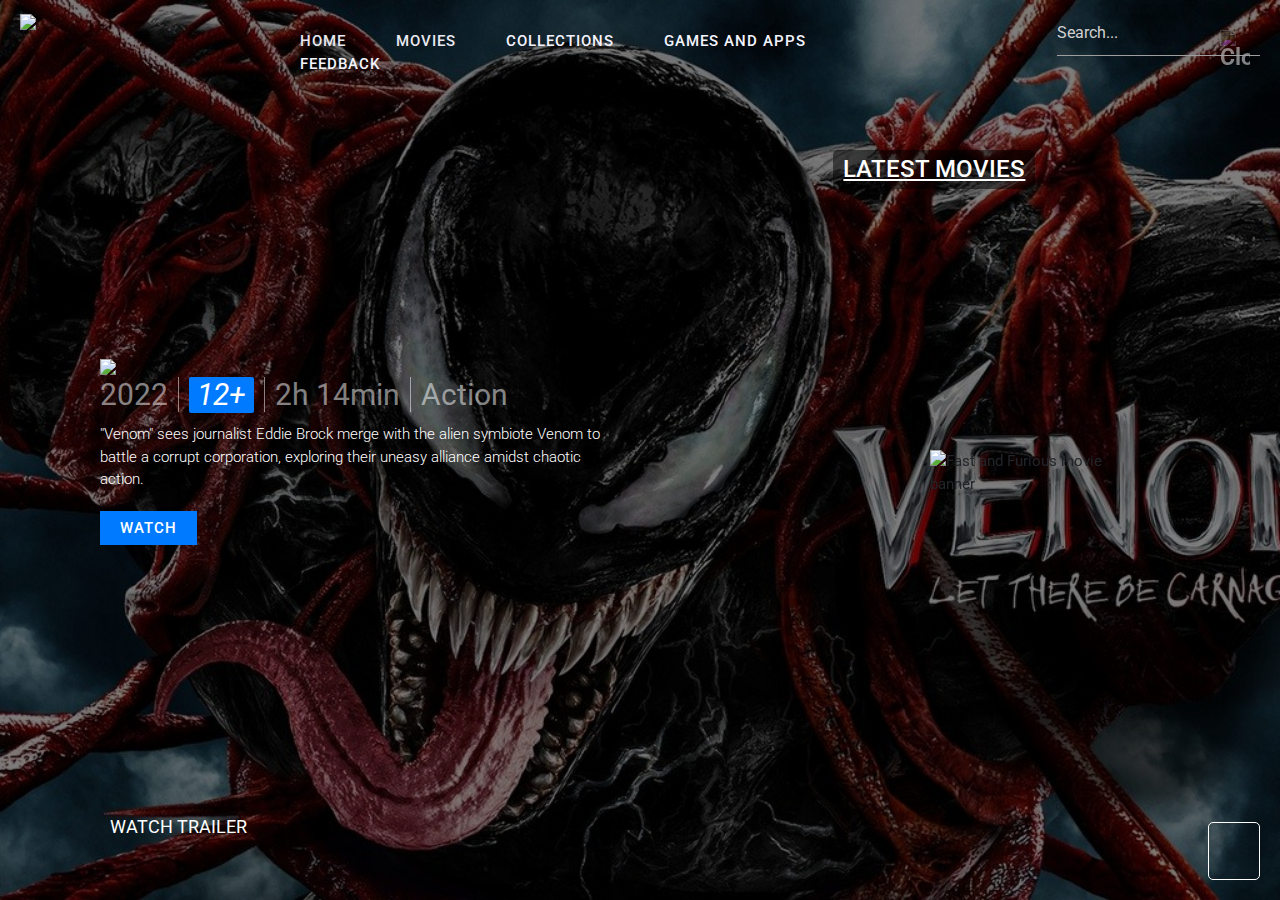
==== index.html @ d2b68a0a "Update index.html" ====
<!DOCTYPE html>
<html lang="en">
<head>
    <meta charset="utf-8"/>
    <title>WARNER BROS</title>
    <link rel="stylesheet" href="styles.css"/>
    <link rel="stylesheet" href="font-awesomestyles/css/font-awesome.css"/>
    <link href="https://fonts.googleapis.com/css?family=Roboto&display=swap" rel="stylesheet">
    <link rel="stylesheet" href="https://cdnjs.cloudflare.com/ajax/libs/materialize/1.0.0/css/materialize.min.css"/>
    <link href="https://stackpath.bootstrapcdn.com/bootstrap/4.5.2/css/bootstrap.min.css" rel="stylesheet">
    <link href="https://cdnjs.cloudflare.com/ajax/libs/bootstrap-icons/1.8.1/font/bootstrap-icons.min.css" rel="stylesheet">
</head>
<body>
    <header>
        <div class="logo">
            <img src="images/logo.png" width="20%"/>
        </div>
        <ul class="nav">
            <li><a style="color:rgb(233, 233, 240);" href="index.html">HOME</a></li>
            <li><a style="color:rgb(233, 233, 240);" href="movies.html">MOVIES</a></li>
            <li><a style="color:rgb(244, 244, 255);" href="collections.html">COLLECTIONS</a></li>
            <li><a style="color:rgb(244, 244, 255);" href="games and apps.html">GAMES AND APPS</a></li>
            <li><a style="color:rgb(244, 244, 255);" href="feedback.html">FEEDBACK</a></li>
        </ul>
        <div class="search">
            <i class="fa fa-search" aria-hidden="true"></i>
            <input type="text" placeholder="Search...">
        </div>
    </header>
    <section class="banner">
        <div class="content active">
            <img src="images/logo for venom.png" width="50%"/>
            <h4>    
                <span>2022</span><span><i>12+</i></span><span>2h 14min</span><span>Action</span>
            </h4>
            <p>
                "Venom" sees journalist Eddie Brock merge with the alien symbiote Venom to battle a corrupt corporation, exploring their uneasy alliance amidst chaotic action.
            </p>
            <div class="button">
                <a href="#"><i class="fa fa-play" aria-hidden="true"></i>Watch</a>
            </div>
        </div> 
        <h2 class="carousel-heading">LATEST MOVIES</h2>
        <div class="carousel-box">
            <div class="carousel">
                <div class="carousel-item">
                    <img src="images/fast.jpg" width="100%" alt="Fast and Furious movie banner" />
                </div>
                <div class="carousel-item">
                    <img src="images/beekeeper.jpg" width="100%" alt="Beekeeper movie banner" />
                </div>
                <div class="carousel-item">
                    <img src="images/expandables.jpg" width="100%" alt="Expandables movie banner" />
                </div>
                <div class="carousel-item">
                    <img src="images/croods.jpg" width="100%" alt="Croods movie banner" />
                </div>
                <div class="carousel-item">
                    <img src="images/down by love.jpg" width="100%" alt="Down by Love movie banner" />
                </div>
                <div class="carousel-item">
                    <img src="Tanhaji.jpg" width="100%" alt="Tanhaji movie banner" />
                </div>
                <div class="carousel-item">
                    <img src="john.jpg" width="100%" alt="John Wick movie banner" />
                </div>
                <div class="carousel-item">
                    <img src="kings.jpg" width="100%" alt="Kings movie banner" />
                </div>
                <div class="carousel-item">
                    <img src="65.jpg" width="100%" alt="65 movie banner" />
                </div>
                <div class="carousel-item">
                    <img src="venom.jpg" width="100%" alt="Venom movie banner" />
                </div>
                <div class="carousel-item">
                    <img src="kung-fu.jpeg" width="100%" alt="Kung Fu Panda movie banner" />
                </div>
                <div class="carousel-item">
                    <img src="spider-man.jpg" width="100%" alt="Spiderman movie banner" />
                </div>
                <div class="carousel-item">
                    <img src="thor.jpg" width="100%" alt="Thor movie banner" />
                </div>
                <div class="carousel-item">
                    <img src="batman.jpg" width="100%" alt="Batman movie banner" />
                </div>
            </div>
        </div>
        <a href="#" class="play"><i class="bi bi-play-circle-fill"></i> Watch Trailer</a>
        <img class="close" src="images/close.png" alt="Close" onclick="toggle()"/>
    </section>
    <div class="social-icons">
        <a href="#"><i class="bi bi-facebook"></i></a>
        <a href="#"><i class="bi bi-twitter"></i></a>
        <a href="#"><i class="bi bi-instagram"></i></a>
    </div>
    <script src="https://code.jquery.com/jquery-3.7.0.js"></script>
    <script src="https://cdnjs.cloudflare.com/ajax/libs/materialize/1.0.0/js/materialize.min.js"></script>
    <script src="./js/script.js"></script>
    <script>
        $(document).ready(function () {
            $('.carousel').carousel();
        });
    </script>
</body>
</html>
---- styles.css ----
@import url('https://fonts.googleapis.com/css2?family=Poppins:ital,wght@0,100;0,200;0,300;0,400;0,500;0,600;0,700;0,800;0,900;1,100;1,200;1,300;1,400;1,500;1,600;1,700;1,800;1,900&display=swap')
* {
  margin: 0;
  padding: 0;
  box-sizing: border-box;
}

:root { 
  --primary: #ff3700;
}

body {          
 background: #000000;
  font-family: 'poppins',sans-serif;
  overflow-x: hidden;
}

header {
  position: absolute;
  top: 0;
  left: 0;
  width: 100%;
  display: flex;
  padding: 10px 20px;
  display: flex;
  justify-content: space-between;
  align-items: center;
  padding: 30px 300px;
  z-index: 1000;
}

.logo {
  position: absolute;
  top: 10px;
  left: 20px;
}

.logo img {
  width: 100px;
  height: auto;
}

.nav {
  list-style: none;
  margin:   0;
  padding: 0;
  display: flex;
}

.nav li {
  margin-right: 50px;
  
}

.nav li a {
  color: #ffffff;
  text-decoration: none;
  font-weight: 500;
  letter-spacing: 1px;
  cursor: pointer;
  transition: 0.3s;
}

.nav li:hover a {
  color: var(--primary);
}

.banner {
  position: relative;
  width: 100%;
  min-height: 100vh;
  padding: 0 100px;
  display: flex;
  justify-content: space-between;
  align-items: center;
  background: url('venom.jpg') no-repeat;
  background-size: cover;
  background-position: center;
  overflow: hidden;
  transition: 0.5s;
  z-index: 5;
  margin-left: auto;
  margin-right: auto;
}

.banner::before {
  position: absolute;
  content: '';
  top: 0;
  left: 0;
  right: 0;
  bottom: 0;
  width: 100%;
  height: 100%;
  background: rgba(0, 0, 0, 0.5);
}

.content {
  position: relative  ;
  max-width: 500px;
  display: none;
  visibility: hidden;
  transform: scale(0);
  transform: 0.5s;
}

.content.active {
  display: block;
  visibility: visible;
  transform: scale(1);
  transition: 0.5s;
}

.movie-tittle {
  max-width: 250px;
}

.banner .content h4 {
  color: rgba(255, 255, 255,0.5);
  font-weight: 400;
  font-size: 30px;
}

.banner .content h4 span{
  padding: 0 10px;
  border-right: 1px solid rgba(255, 255, 255, 0.5);
}

.banner .content h4 span:first-child {
  padding-left: 0;
}

.banner .content h4 span:last-child{
  border-right: none;
}

.banner .content h4  span i {
  background: var(--primary);
  color: #ffffff;
  padding: 0 8px;
  display: inline-block;
  border-radius: 2px;
}

.banner .content p {
  font-size: 1em;
  font-weight: 300;
  line-height: 1.5em;
  color: #ffffff;
  margin: 10px 0 20px;
}

.banner .content .button {
  position: relative;
}

.banner .content .button a {
  position: relative;
  display: inline-block;
  margin-right: 10px;
  background: var(--primary);
  color: #ffffff;
  padding: 6px 20px;
  text-decoration: none;
  font-weight: 500;
  letter-spacing: 1px;
  text-transform: uppercase;
  transition:0.5s
  cursor:pointer;
}

.banner .carousel {
  position: relative;
  width: 100%;
  max-width: 950px;
  height: 250px;
  display: flex;
  justify-content: center;
  align-items: center;
  overflow: hidden;
}

.banner .carousel-box {
  position: relative;
  right: 0px;
  width: 500px;
  display: flex;
  justify-content: center;
  align-items: center;
}

.banner .carousel .carousel-item img {
  width: 100%;
  height: auto; 
}

.carousel-heading {
  position: absolute;
  top: 150px;
  left: 73%;
  transform: translateX(-50%);
  color: #ffffff;
  font-size: 24px;
  font-family: 'Roboto', sans-serif;
  padding: 5px 10px;
  border-radius: 5px;
  background-color: rgba(0, 0, 0, 0.5);
  text-decoration: underline; 
}


.search {
  position: absolute;
  top: 10px;
  right: 20px;
  display: flex;
  align-items: center;
}

.search input {
  background: transparent;
  border: none;
  color: #ffffff;
  padding: 5px 25px 5px 10px;
  font-size: 14px;
  width: 200px;
}

.search input:focus {
  outline: none;
}

.search i {
  color: #ffffff;
  cursor: pointer;
  margin-right: 5px;
}

.play {
  position: absolute;
  bottom: 50px;
  left: 100px;
  display: inline-block;
  justify-content: flex-start;
  align-items: center;
  color: #ffffff;
  text-decoration: none;
  text-transform: uppercase;
  font-weight: 1px;
  font-size: 1.2em;
  cursor: pointer !important;
  transition: 0,3s;
}

.play i {
  margin-right: 10px;
  font-size: 40px;
  cursor: pointer !important;
}

.play:hover {
  color: var(--primary);
}
 
.close {
  position: absolute;
  top: 30px;
  right: 30px;
  cursor: pointer;
  filter: invert(1);
  max-width: 30px;
}

.social-icons {
  position: fixed;
  bottom: 20px;
  right: 20px;
  z-index: 9999;
  border: 1px solid #fff; 
  padding: 10px; 
  border-radius: 5px;
}

.social-icons a {
  color: #fff; 
  font-size: 24px;
  margin-right: 10px;
  text-decoration: none;
}

.social-icons a:hover {
  color: #ccc; 
}
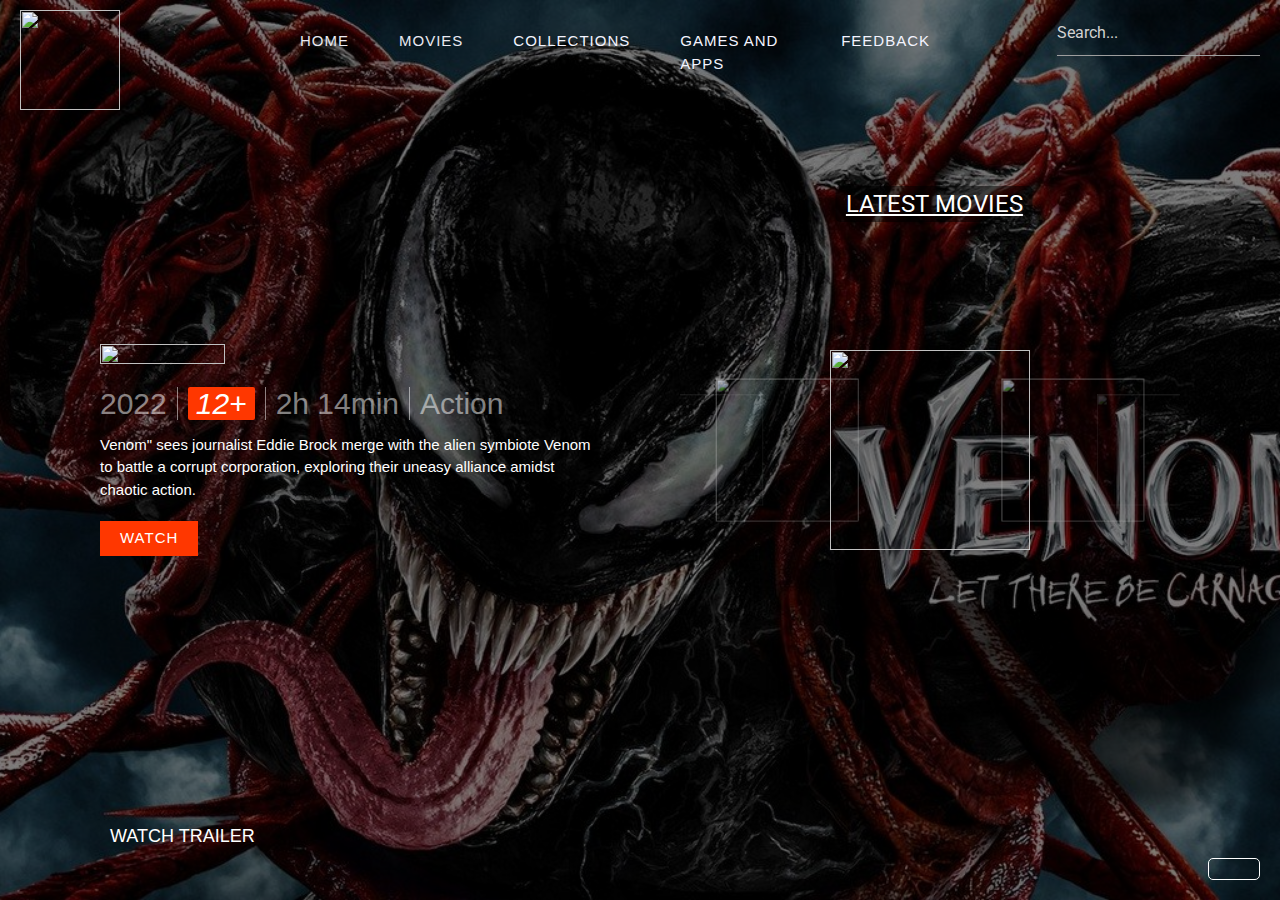
==== commit 5ebaefc6: "Update index.html" ====
--- a/index.html
+++ b/index.html
@@ -1,107 +1,106 @@
-<!DOCTYPE html>
+<!Doctype>
 <html lang="en">
 <head>
-    <meta charset="utf-8"/>
-    <title>WARNER BROS</title>
-    <link rel="stylesheet" href="styles.css"/>
-    <link rel="stylesheet" href="font-awesomestyles/css/font-awesome.css"/>
-    <link href="https://fonts.googleapis.com/css?family=Roboto&display=swap" rel="stylesheet">
-    <link rel="stylesheet" href="https://cdnjs.cloudflare.com/ajax/libs/materialize/1.0.0/css/materialize.min.css"/>
-    <link href="https://stackpath.bootstrapcdn.com/bootstrap/4.5.2/css/bootstrap.min.css" rel="stylesheet">
-    <link href="https://cdnjs.cloudflare.com/ajax/libs/bootstrap-icons/1.8.1/font/bootstrap-icons.min.css" rel="stylesheet">
+	<meta charset="utf-8"/>
+	<title>WARNER BROS</title>
+	<link rel="stylesheet" href="styles.css"/>
+	<link rel="stylesheet" href="font-awesomestyles/css/font-awesome.css"/>
+	<link href="https://fonts.googleapis.com/css?family=Roboto&display=swap" rel="stylesheet">
+	<link rel="stylesheet" href="https://cdnjs.cloudflare.com/ajax/libs/materialize/1.0.0/css/materialize.min.css"/>
+	
 </head>
 <body>
-    <header>
-        <div class="logo">
-            <img src="images/logo.png" width="20%"/>
-        </div>
-        <ul class="nav">
-            <li><a style="color:rgb(233, 233, 240);" href="index.html">HOME</a></li>
-            <li><a style="color:rgb(233, 233, 240);" href="movies.html">MOVIES</a></li>
-            <li><a style="color:rgb(244, 244, 255);" href="collections.html">COLLECTIONS</a></li>
-            <li><a style="color:rgb(244, 244, 255);" href="games and apps.html">GAMES AND APPS</a></li>
-            <li><a style="color:rgb(244, 244, 255);" href="feedback.html">FEEDBACK</a></li>
-        </ul>
-        <div class="search">
-            <i class="fa fa-search" aria-hidden="true"></i>
-            <input type="text" placeholder="Search...">
-        </div>
+	<header>
+		<div class="logo">
+			<img src="images/logo.png"width="20%""20%"/>
+		</div>
+		<ul class="nav">
+			<li><a style="color:rgb(233, 233, 240);"  href="pages/movies.html">HOME</a></li>
+			<li><a style="color:rgb(233, 233, 240);"  href="pages/movies.html">MOVIES</a></li>
+			<li><a style="color:rgb(244, 244, 255);"  href="pages/collections.html">COLLECTIONS</a></li>
+			<li><a style="color:rgb(244, 244, 255);"  href="pages/games and apps.html">GAMES AND APPS</a></li>
+			<li><a style="color:rgb(244, 244, 255);"  href="pages/feedback.html">FEEDBACK</a></li>
+		</ul>
+		<div class="search">
+			<i class="fa fa-search" aria-hidden="true"></i>
+			<input type="text" placeholder="Search...">
+		</div>
     </header>
-    <section class="banner">
-        <div class="content active">
-            <img src="images/logo for venom.png" width="50%"/>
-            <h4>    
-                <span>2022</span><span><i>12+</i></span><span>2h 14min</span><span>Action</span>
-            </h4>
-            <p>
-                "Venom" sees journalist Eddie Brock merge with the alien symbiote Venom to battle a corrupt corporation, exploring their uneasy alliance amidst chaotic action.
-            </p>
-            <div class="button">
-                <a href="#"><i class="fa fa-play" aria-hidden="true"></i>Watch</a>
-            </div>
-        </div> 
-        <h2 class="carousel-heading">LATEST MOVIES</h2>
-        <div class="carousel-box">
-            <div class="carousel">
-                <div class="carousel-item">
-                    <img src="images/fast.jpg" width="100%" alt="Fast and Furious movie banner" />
-                </div>
-                <div class="carousel-item">
-                    <img src="images/beekeeper.jpg" width="100%" alt="Beekeeper movie banner" />
-                </div>
-                <div class="carousel-item">
-                    <img src="images/expandables.jpg" width="100%" alt="Expandables movie banner" />
-                </div>
-                <div class="carousel-item">
-                    <img src="images/croods.jpg" width="100%" alt="Croods movie banner" />
-                </div>
-                <div class="carousel-item">
-                    <img src="images/down by love.jpg" width="100%" alt="Down by Love movie banner" />
-                </div>
-                <div class="carousel-item">
-                    <img src="Tanhaji.jpg" width="100%" alt="Tanhaji movie banner" />
-                </div>
-                <div class="carousel-item">
-                    <img src="john.jpg" width="100%" alt="John Wick movie banner" />
-                </div>
-                <div class="carousel-item">
-                    <img src="kings.jpg" width="100%" alt="Kings movie banner" />
-                </div>
-                <div class="carousel-item">
-                    <img src="65.jpg" width="100%" alt="65 movie banner" />
-                </div>
-                <div class="carousel-item">
-                    <img src="venom.jpg" width="100%" alt="Venom movie banner" />
-                </div>
-                <div class="carousel-item">
-                    <img src="kung-fu.jpeg" width="100%" alt="Kung Fu Panda movie banner" />
-                </div>
-                <div class="carousel-item">
-                    <img src="spider-man.jpg" width="100%" alt="Spiderman movie banner" />
-                </div>
-                <div class="carousel-item">
-                    <img src="thor.jpg" width="100%" alt="Thor movie banner" />
-                </div>
-                <div class="carousel-item">
-                    <img src="batman.jpg" width="100%" alt="Batman movie banner" />
-                </div>
-            </div>
-        </div>
-        <a href="#" class="play"><i class="bi bi-play-circle-fill"></i> Watch Trailer</a>
-        <img class="close" src="images/close.png" alt="Close" onclick="toggle()"/>
-    </section>
-    <div class="social-icons">
-        <a href="#"><i class="bi bi-facebook"></i></a>
-        <a href="#"><i class="bi bi-twitter"></i></a>
-        <a href="#"><i class="bi bi-instagram"></i></a>
+	<section class="banner">
+		<div class="content active">
+			<img src="images/logo for venom.png"width="50%""50%"/>
+			<h4>	
+				<span>2022</span><span><i>12+</i></span><span>2h 14min</span><span>Action</span>
+			</h4>
+			<p>
+				Venom" sees journalist Eddie Brock merge with the alien symbiote Venom to battle a corrupt corporation, exploring their uneasy alliance amidst chaotic action.
+			</p>
+			<div class="button">
+				<a href="#"><i class="fa fa-play" aria-hidden="true"></i>Watch</a>
+			</div>
+		</div> 
+		<h2 class="carousel-heading">LATEST MOVIES</h2>
+		<div class="carousel-box">
+			<div class="carousel">
+				<div class="carousel-item">
+					<img src="images/fast.jpg" width="100%""100%" alt="" />
+				</div>
+				<div class="carousel-item">
+					<img src="images/beekeeper.jpg" width="100%""100%" alt="" />
+				</div>
+				<div class="carousel-item">
+					<img src="images/expandables.jpg" width="100%""100%" alt="" />
+				</div>
+				<div class="carousel-item">
+					<img src="images/croods.jpg" width="100%""100%" alt="" />
+				</div>
+				<div class="carousel-item">
+					<img src="images/down by love.jpg" width="100%""100%" alt="" />
+				</div>
+				<div class="carousel-item">
+					<img src="images/Tanhaji.jpg" width="100%""100%" alt="" />
+				</div>
+				<div class="carousel-item">
+					<img src="images/john.jpg" width="100%""100%" alt="" />
+				</div>
+				<div class="carousel-item">
+					<img src="images/kings.jpg" width="100%""100%" alt="" />
+				</div>
+				<div class="carousel-item">
+					<img src="images/65.jpg" width="100%""100%" alt="" />
+				</div>
+				<div class="carousel-item">
+					<img src="images/venom.jpg" width="100%""100%" alt="" />
+				</div>
+				<div class="carousel-item">
+					<img src="images/kung-fu.jpeg" width="100%""100%" alt="" />
+				</div>
+				<div class="carousel-item">
+					<img src="images/spider-man.jpg" width="100%""100%" alt="" />
+				</div>
+				<div class="carousel-item">
+					<img src="images/thor.jpg" width="100%""100%" alt="" />
+				</div>
+				<div class="carousel-item">
+					<img src="images/batman.jpg" width="100%""100%" alt="" />
+				</div>
+			</div>
+		</div>
+		<a href="#" class="play"><i class="fa fa-play-circle-o" aria-hidden="true"></i></i>Watch Trailer</a>
+		<img class="close" src=".images/close.png" alt="" onclick="toggle"/>
+	</section>
+	<div class="social-icons">
+        <a href="#"><i class="fa fa-facebook"></i></a>
+        <a href="#"><i class="fa fa-twitter"></i></a>
+        <a href="#"><i class="fa fa-instagram"></i></a>
     </div>
-    <script src="https://code.jquery.com/jquery-3.7.0.js"></script>
-    <script src="https://cdnjs.cloudflare.com/ajax/libs/materialize/1.0.0/js/materialize.min.js"></script>
-    <script src="./js/script.js"></script>
-    <script>
-        $(document).ready(function () {
-            $('.carousel').carousel();
-        });
-    </script>
+	<script src="https://code.jquery.com/jquery-3.7.0.js"></script>
+	<script src="https://cdnjs.cloudflare.com/ajax/libs/materialize/1.0.0/js/materialize.min.js"></script>
+	<script src="./js/script.js"></script>
+	<script>
+		$(document).ready(function () {
+          $('.carousel').carousel();
+       });
+	</script>
 </body>
 </html>
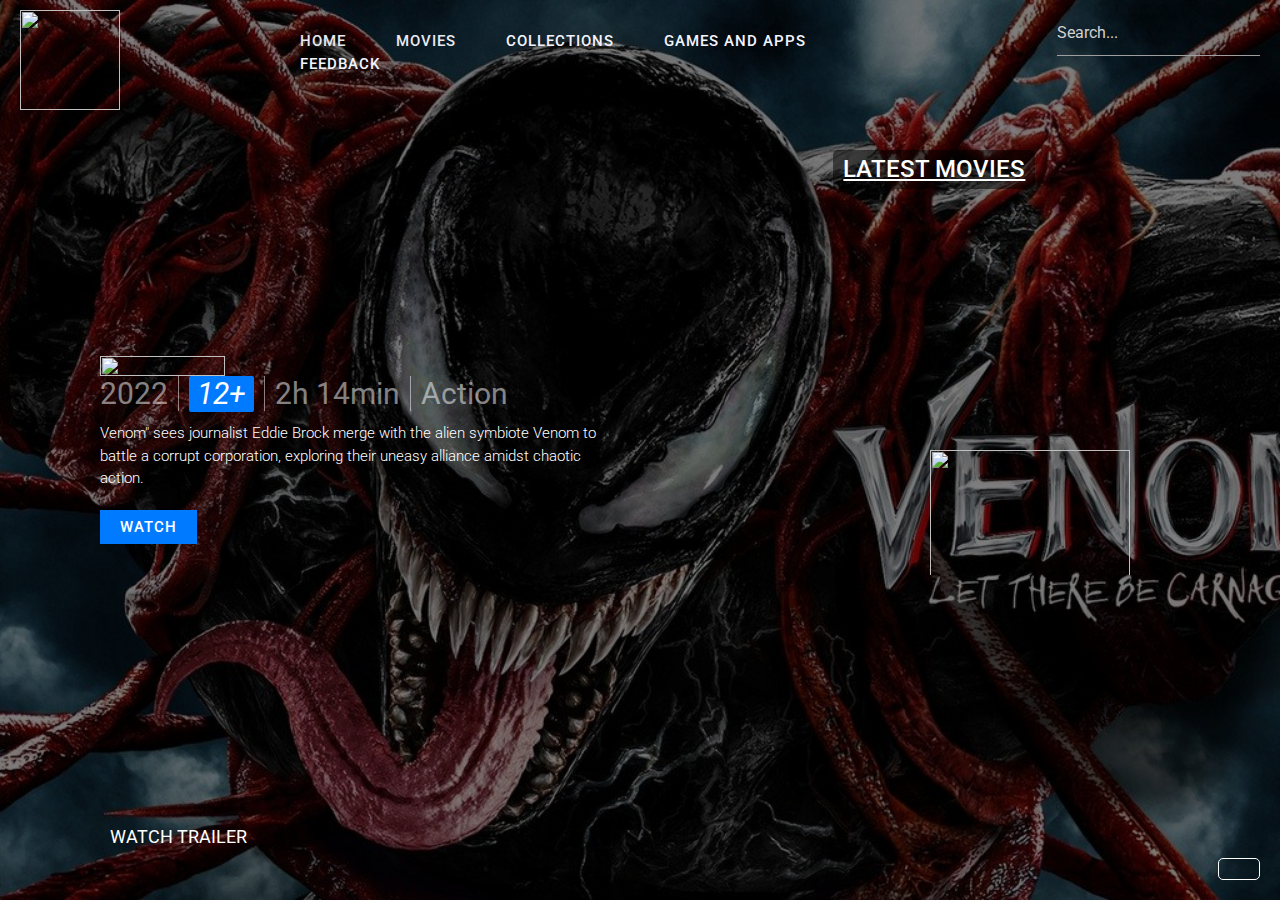
==== commit 1a8d78fc: "Update index.html" ====
--- a/index.html
+++ b/index.html
@@ -7,6 +7,8 @@
 	<link rel="stylesheet" href="font-awesomestyles/css/font-awesome.css"/>
 	<link href="https://fonts.googleapis.com/css?family=Roboto&display=swap" rel="stylesheet">
 	<link rel="stylesheet" href="https://cdnjs.cloudflare.com/ajax/libs/materialize/1.0.0/css/materialize.min.css"/>
+	<link href="https://stackpath.bootstrapcdn.com/bootstrap/4.5.2/css/bootstrap.min.css" rel="stylesheet">
+<link href="https://cdnjs.cloudflare.com/ajax/libs/bootstrap-icons/1.8.1/font/bootstrap-icons.min.css" rel="stylesheet">
 	
 </head>
 <body>
@@ -90,9 +92,8 @@
 		<img class="close" src=".images/close.png" alt="" onclick="toggle"/>
 	</section>
 	<div class="social-icons">
-        <a href="#"><i class="fa fa-facebook"></i></a>
-        <a href="#"><i class="fa fa-twitter"></i></a>
-        <a href="#"><i class="fa fa-instagram"></i></a>
+        <a href="#"><i class="bi bi-facebook"></i></a>
+        <a href="#"><i class="bi bi-instagram"></i></a>
     </div>
 	<script src="https://code.jquery.com/jquery-3.7.0.js"></script>
 	<script src="https://cdnjs.cloudflare.com/ajax/libs/materialize/1.0.0/js/materialize.min.js"></script>
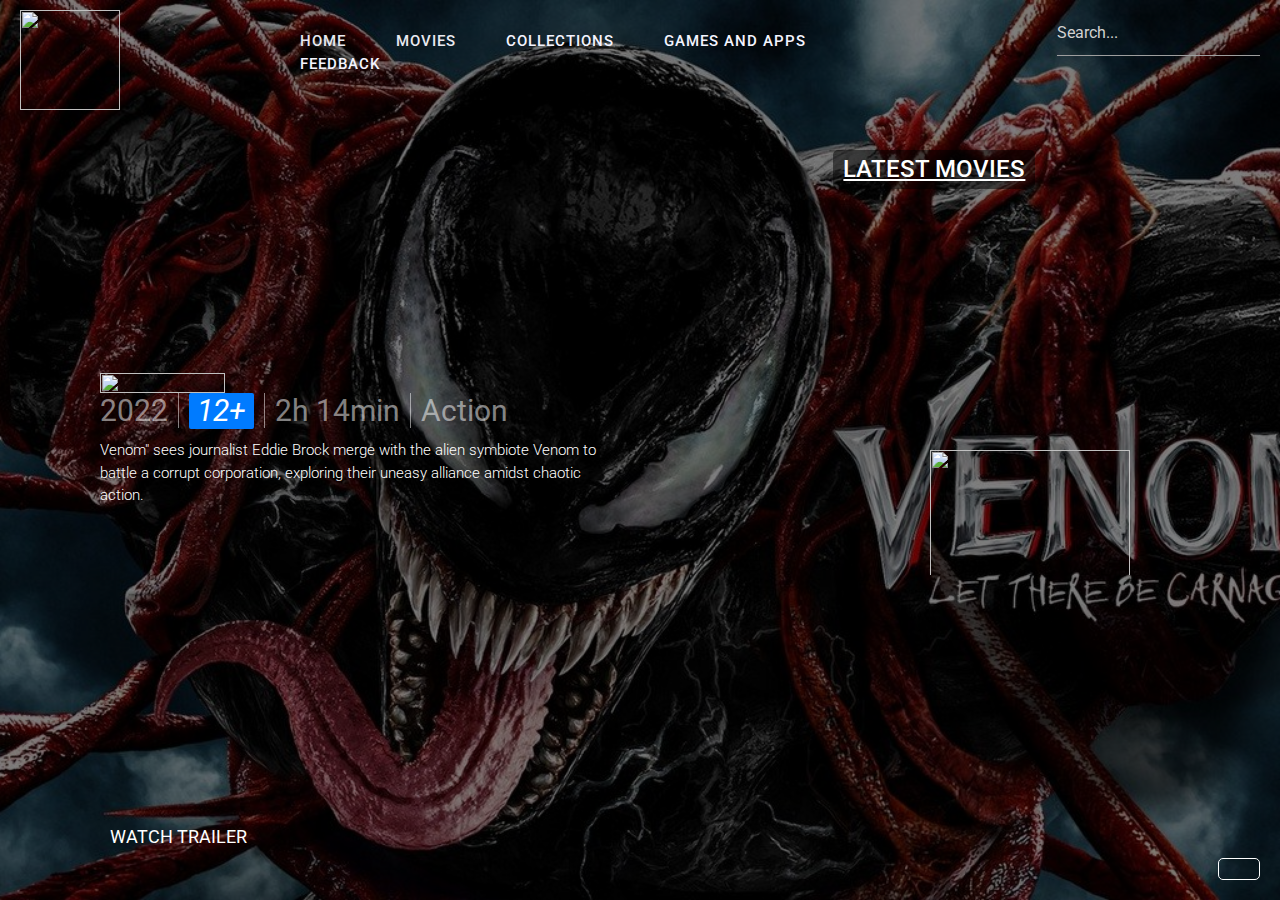
==== commit b16483db: "Update index.html" ====
--- a/index.html
+++ b/index.html
@@ -37,9 +37,7 @@
 			<p>
 				Venom" sees journalist Eddie Brock merge with the alien symbiote Venom to battle a corrupt corporation, exploring their uneasy alliance amidst chaotic action.
 			</p>
-			<div class="button">
-				<a href="#"><i class="fa fa-play" aria-hidden="true"></i>Watch</a>
-			</div>
+			
 		</div> 
 		<h2 class="carousel-heading">LATEST MOVIES</h2>
 		<div class="carousel-box">
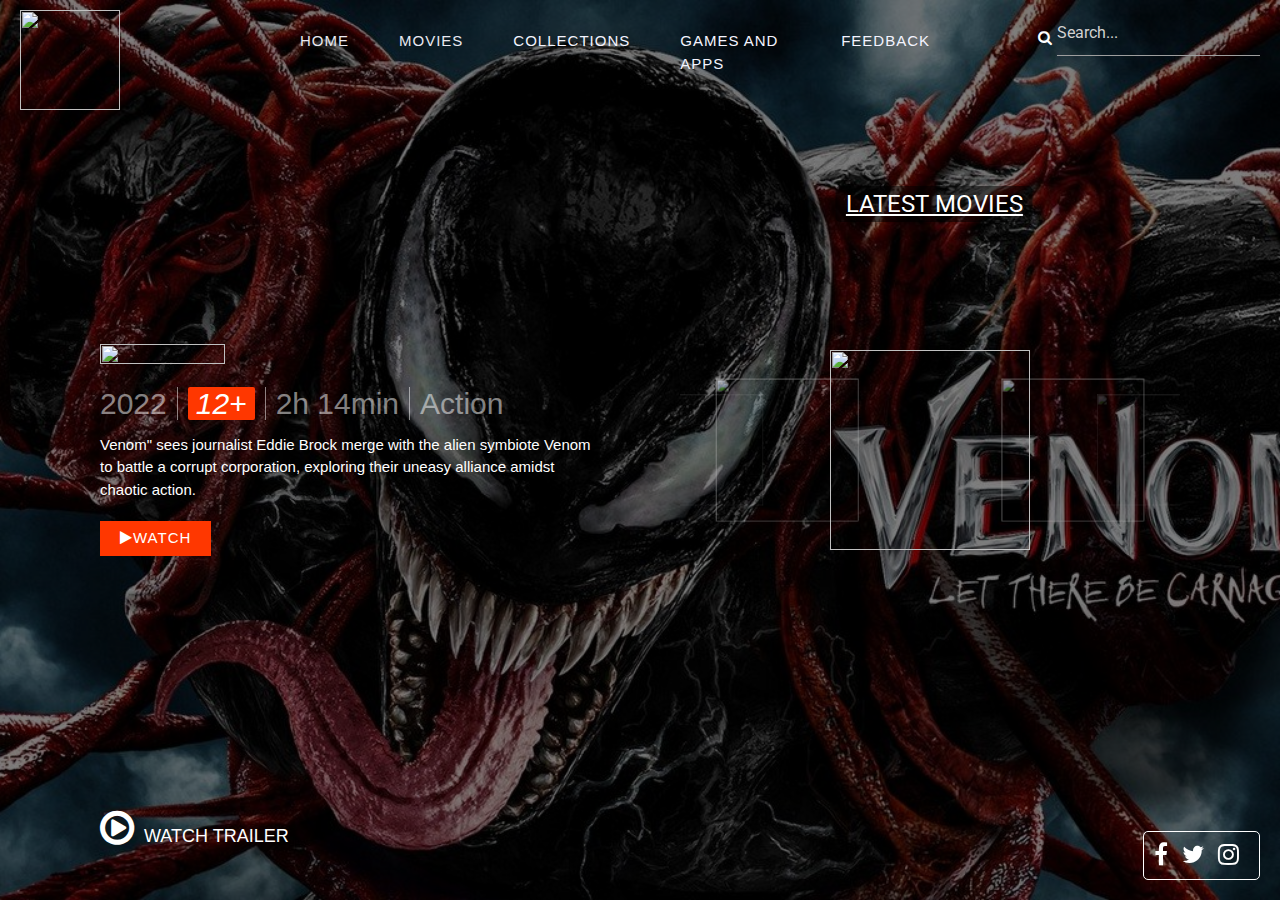
==== commit 9d09b167: "Update index.html" ====
--- a/index.html
+++ b/index.html
@@ -4,11 +4,9 @@
 	<meta charset="utf-8"/>
 	<title>WARNER BROS</title>
 	<link rel="stylesheet" href="styles.css"/>
-	<link rel="stylesheet" href="font-awesomestyles/css/font-awesome.css"/>
 	<link href="https://fonts.googleapis.com/css?family=Roboto&display=swap" rel="stylesheet">
 	<link rel="stylesheet" href="https://cdnjs.cloudflare.com/ajax/libs/materialize/1.0.0/css/materialize.min.css"/>
-	<link href="https://stackpath.bootstrapcdn.com/bootstrap/4.5.2/css/bootstrap.min.css" rel="stylesheet">
-<link href="https://cdnjs.cloudflare.com/ajax/libs/bootstrap-icons/1.8.1/font/bootstrap-icons.min.css" rel="stylesheet">
+	<link rel="stylesheet" href="https://cdnjs.cloudflare.com/ajax/libs/font-awesome/4.7.0/css/font-awesome.min.css">
 	
 </head>
 <body>
@@ -37,7 +35,9 @@
 			<p>
 				Venom" sees journalist Eddie Brock merge with the alien symbiote Venom to battle a corrupt corporation, exploring their uneasy alliance amidst chaotic action.
 			</p>
-			
+			<div class="button">
+				<a href="#"><i class="fa fa-play" aria-hidden="true"></i>Watch</a>
+			</div>
 		</div> 
 		<h2 class="carousel-heading">LATEST MOVIES</h2>
 		<div class="carousel-box">
@@ -90,8 +90,9 @@
 		<img class="close" src=".images/close.png" alt="" onclick="toggle"/>
 	</section>
 	<div class="social-icons">
-        <a href="#"><i class="bi bi-facebook"></i></a>
-        <a href="#"><i class="bi bi-instagram"></i></a>
+        <a href="#"><i class="fa fa-facebook"></i></a>
+        <a href="#"><i class="fa fa-twitter"></i></a>
+        <a href="#"><i class="fa fa-instagram"></i></a>
     </div>
 	<script src="https://code.jquery.com/jquery-3.7.0.js"></script>
 	<script src="https://cdnjs.cloudflare.com/ajax/libs/materialize/1.0.0/js/materialize.min.js"></script>
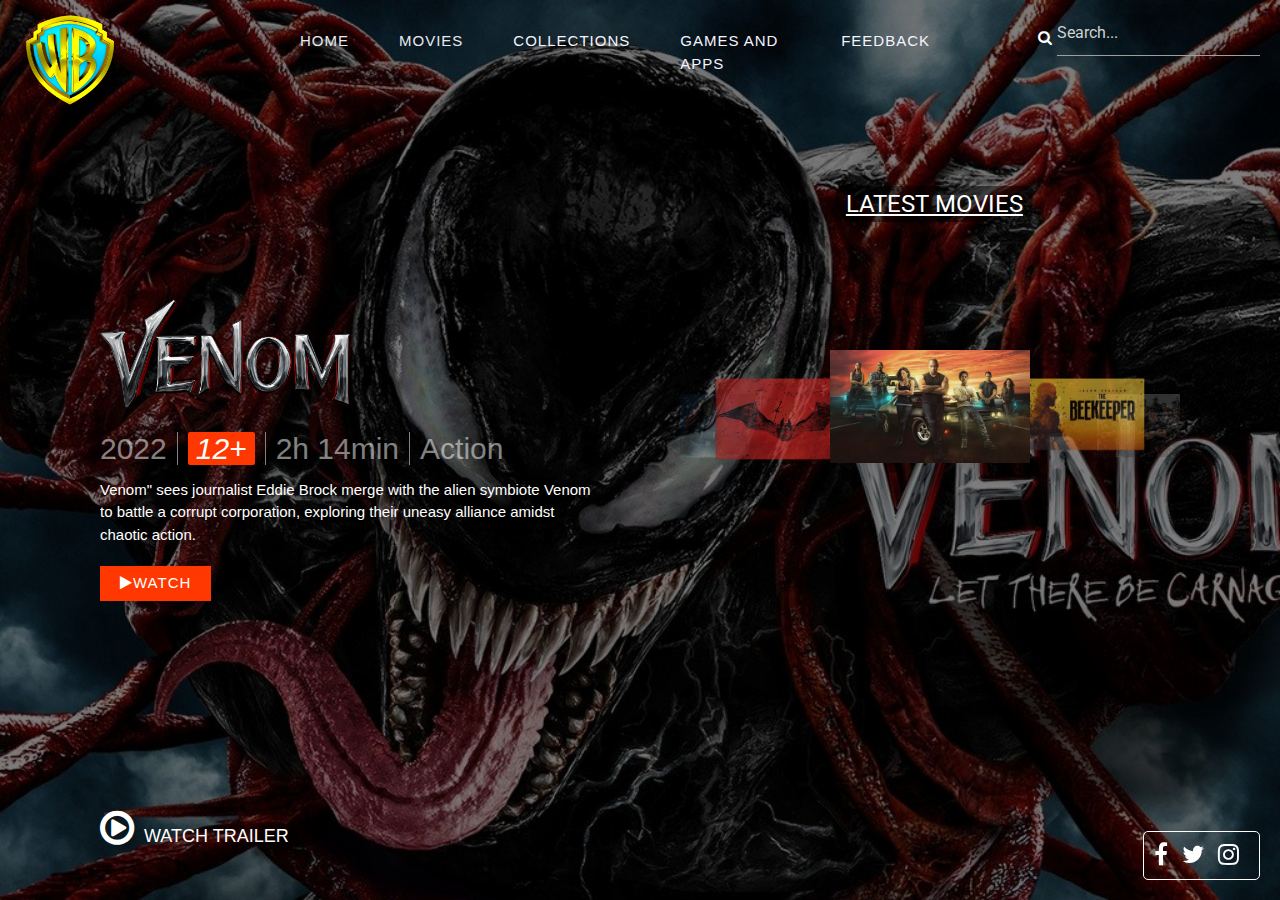
==== commit 9fda1423: "Update index.html" ====
--- a/index.html
+++ b/index.html
@@ -12,14 +12,14 @@
 <body>
 	<header>
 		<div class="logo">
-			<img src="images/logo.png"width="20%""20%"/>
+			<img src="logo.png"width="20%""20%"/>
 		</div>
 		<ul class="nav">
-			<li><a style="color:rgb(233, 233, 240);"  href="pages/movies.html">HOME</a></li>
-			<li><a style="color:rgb(233, 233, 240);"  href="pages/movies.html">MOVIES</a></li>
-			<li><a style="color:rgb(244, 244, 255);"  href="pages/collections.html">COLLECTIONS</a></li>
-			<li><a style="color:rgb(244, 244, 255);"  href="pages/games and apps.html">GAMES AND APPS</a></li>
-			<li><a style="color:rgb(244, 244, 255);"  href="pages/feedback.html">FEEDBACK</a></li>
+			<li><a style="color:rgb(233, 233, 240);"  href="index.html">HOME</a></li>
+			<li><a style="color:rgb(233, 233, 240);"  href="movies.html">MOVIES</a></li>
+			<li><a style="color:rgb(244, 244, 255);"  href="collections.html">COLLECTIONS</a></li>
+			<li><a style="color:rgb(244, 244, 255);"  href="games and apps.html">GAMES AND APPS</a></li>
+			<li><a style="color:rgb(244, 244, 255);"  href="feedback.html">FEEDBACK</a></li>
 		</ul>
 		<div class="search">
 			<i class="fa fa-search" aria-hidden="true"></i>
@@ -28,7 +28,7 @@
     </header>
 	<section class="banner">
 		<div class="content active">
-			<img src="images/logo for venom.png"width="50%""50%"/>
+			<img src="logo for venom.png"width="50%""50%"/>
 			<h4>	
 				<span>2022</span><span><i>12+</i></span><span>2h 14min</span><span>Action</span>
 			</h4>
@@ -43,51 +43,51 @@
 		<div class="carousel-box">
 			<div class="carousel">
 				<div class="carousel-item">
-					<img src="images/fast.jpg" width="100%""100%" alt="" />
+					<img src="fast.jpg" width="100%""100%" alt="fast and furious movie banner" />
 				</div>
 				<div class="carousel-item">
-					<img src="images/beekeeper.jpg" width="100%""100%" alt="" />
+					<img src="beekeeper.jpg" width="100%""100%" alt="beekeepr movie banneer" />
 				</div>
 				<div class="carousel-item">
-					<img src="images/expandables.jpg" width="100%""100%" alt="" />
+					<img src="expandables.jpg" width="100%""100%" alt="expandables movie banner" />
 				</div>
 				<div class="carousel-item">
-					<img src="images/croods.jpg" width="100%""100%" alt="" />
+					<img src="croods.jpg" width="100%""100%" alt="croods movie banner" />
 				</div>
 				<div class="carousel-item">
-					<img src="images/down by love.jpg" width="100%""100%" alt="" />
+					<img src="down by love.jpg" width="100%""100%" alt="down by love movie banner" />
 				</div>
 				<div class="carousel-item">
-					<img src="images/Tanhaji.jpg" width="100%""100%" alt="" />
+					<img src="Tanhaji.jpg" width="100%""100%" alt="Tanhaji movie banner" />
 				</div>
 				<div class="carousel-item">
-					<img src="images/john.jpg" width="100%""100%" alt="" />
+					<img src="john.jpg" width="100%""100%" alt="john wick movie banner" />
 				</div>
 				<div class="carousel-item">
-					<img src="images/kings.jpg" width="100%""100%" alt="" />
+					<img src="kings.jpg" width="100%""100%" alt="kings movie banner" />
 				</div>
 				<div class="carousel-item">
-					<img src="images/65.jpg" width="100%""100%" alt="" />
+					<img src="65.jpg" width="100%""100%" alt="65 movie banner" />
 				</div>
 				<div class="carousel-item">
-					<img src="images/venom.jpg" width="100%""100%" alt="" />
+					<img src="venom.jpg" width="100%""100%" alt="venom movie banner" />
 				</div>
 				<div class="carousel-item">
-					<img src="images/kung-fu.jpeg" width="100%""100%" alt="" />
+					<img src="kung-fu.jpeg" width="100%""100%" alt="kung fu panda movie banner" />
 				</div>
 				<div class="carousel-item">
-					<img src="images/spider-man.jpg" width="100%""100%" alt="" />
+					<img src="spider-man.jpg" width="100%""100%" alt="spiderman movie banner" />
 				</div>
 				<div class="carousel-item">
-					<img src="images/thor.jpg" width="100%""100%" alt="" />
+					<img src="thor.jpg" width="100%""100%" alt="thor movie banner" />
 				</div>
 				<div class="carousel-item">
-					<img src="images/batman.jpg" width="100%""100%" alt="" />
+					<img src="batman.jpg" width="100%""100%" alt="batman movie banner" />
 				</div>
 			</div>
 		</div>
 		<a href="#" class="play"><i class="fa fa-play-circle-o" aria-hidden="true"></i></i>Watch Trailer</a>
-		<img class="close" src=".images/close.png" alt="" onclick="toggle"/>
+		<img class="close" src="./close.png" alt="" onclick="toggle"/>
 	</section>
 	<div class="social-icons">
         <a href="#"><i class="fa fa-facebook"></i></a>
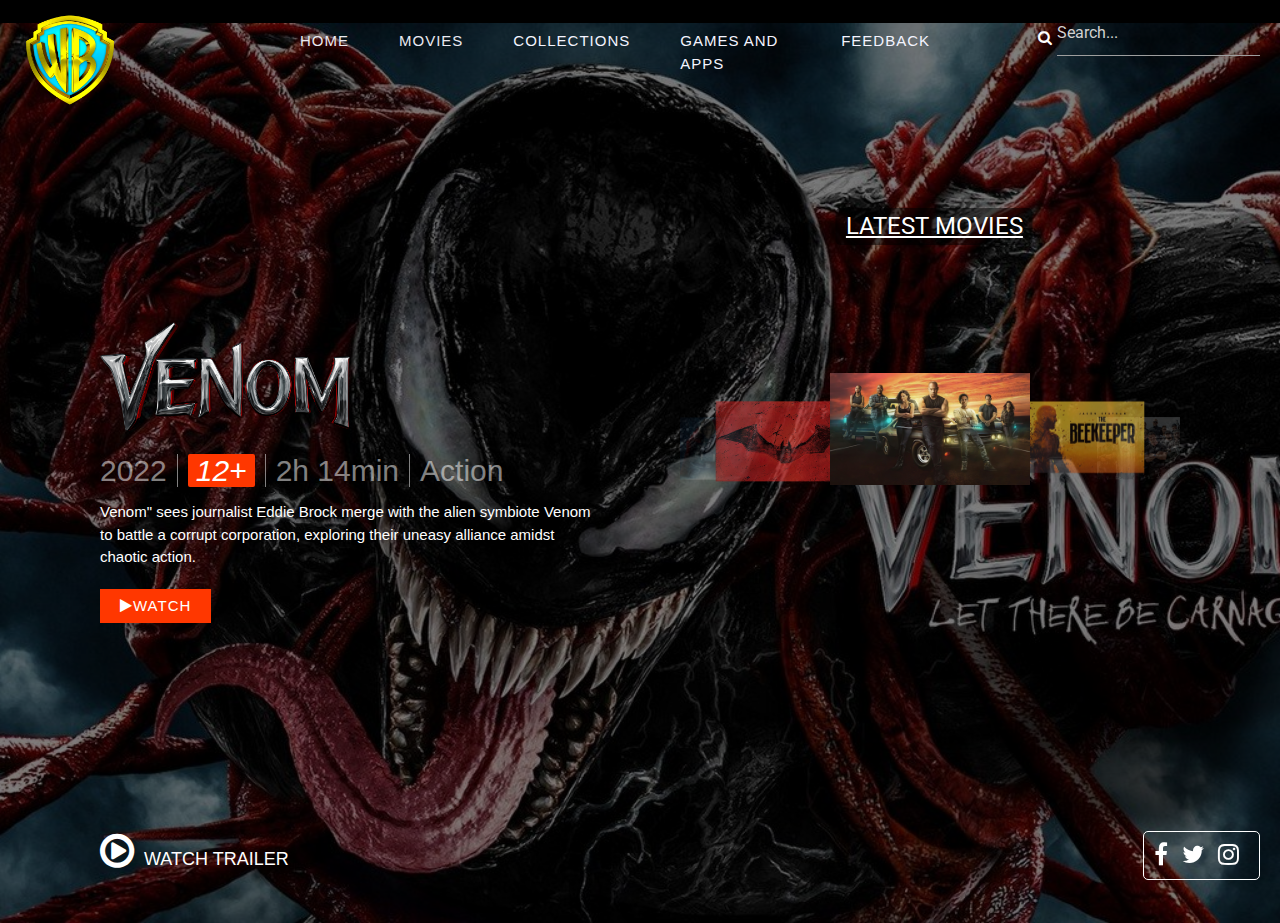
==== commit 33b3d79d: "Update index.html" ====
--- a/index.html
+++ b/index.html
@@ -7,6 +7,7 @@
 	<link href="https://fonts.googleapis.com/css?family=Roboto&display=swap" rel="stylesheet">
 	<link rel="stylesheet" href="https://cdnjs.cloudflare.com/ajax/libs/materialize/1.0.0/css/materialize.min.css"/>
 	<link rel="stylesheet" href="https://cdnjs.cloudflare.com/ajax/libs/font-awesome/4.7.0/css/font-awesome.min.css">
+	https://cdn.jsdelivr.net/npm/bootstrap@5.3.2/dist/css/bootstrap.min.css
 	
 </head>
 <body>
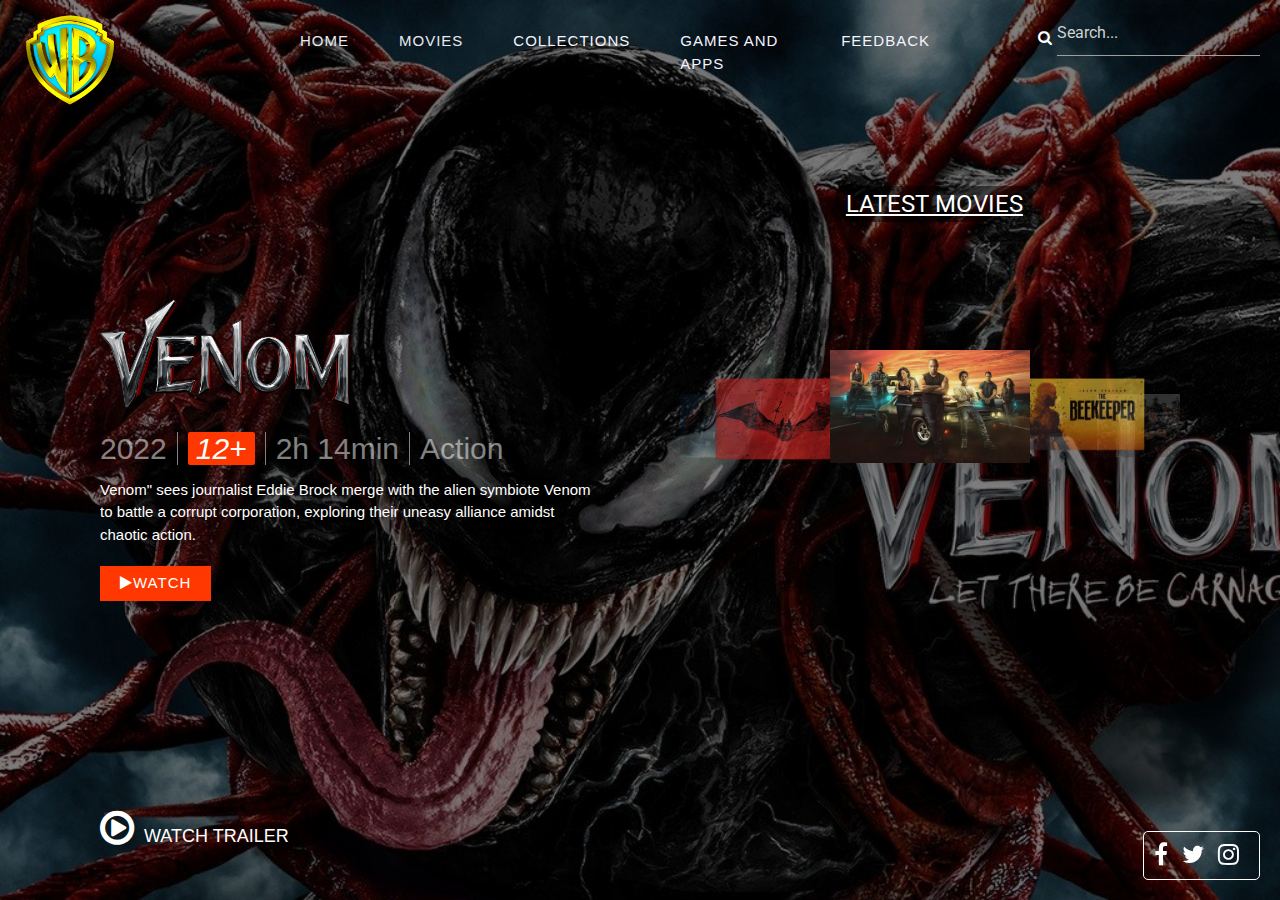
==== commit 26e2157a: "Update index.html" ====
--- a/index.html
+++ b/index.html
@@ -7,7 +7,9 @@
 	<link href="https://fonts.googleapis.com/css?family=Roboto&display=swap" rel="stylesheet">
 	<link rel="stylesheet" href="https://cdnjs.cloudflare.com/ajax/libs/materialize/1.0.0/css/materialize.min.css"/>
 	<link rel="stylesheet" href="https://cdnjs.cloudflare.com/ajax/libs/font-awesome/4.7.0/css/font-awesome.min.css">
-	https://cdn.jsdelivr.net/npm/bootstrap@5.3.2/dist/css/bootstrap.min.css
+	<link href="https://stackpath.bootstrapcdn.com/bootstrap/5.3.0/css/bootstrap.min.css" rel="stylesheet" integrity="sha384-OERcA2D0zQbJ2jYhYJh6D7k7l29BBdx+J3aK/ht2+nVDYAk+G+lmD4Zm/S3z1gtj" crossorigin="anonymous">
+
+	
 	
 </head>
 <body>
